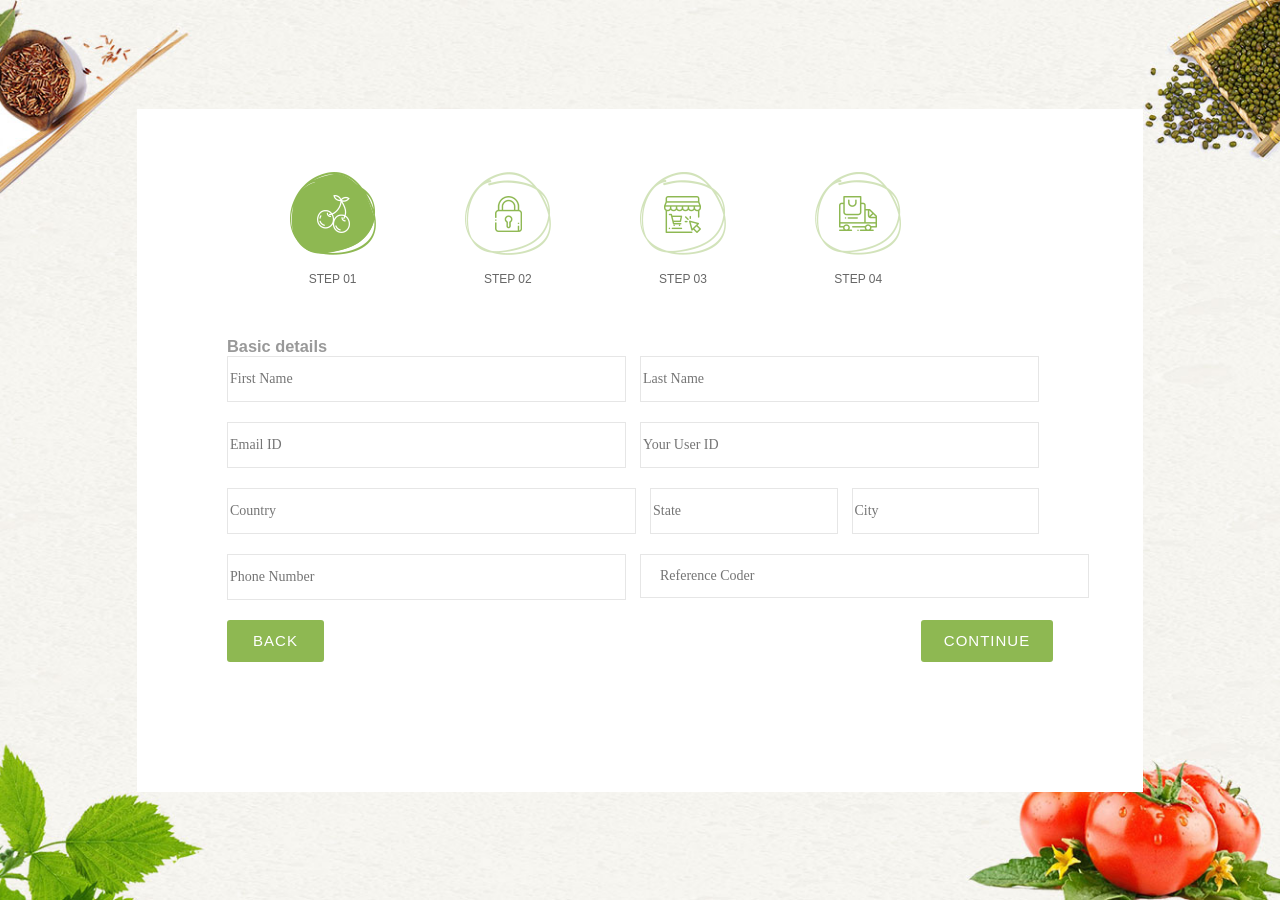
==== html/index.html @ 93e2c3f4 "initial commit" ====
<!DOCTYPE html>
<html lang="en">

<head>
    <meta charset="UTF-8" />
    <meta name="viewport" content="width=device-width, initial-scale=1.0" />
    <title>colorlib-wizard</title>
    <link rel="stylesheet" href="../css/styles.css" />
    <link rel="stylesheet" href="fonts/material-design-iconic-font/css/material-design-iconic-font.css" />
    <link rel="stylesheet" href="vendor/date-picker/css/datepicker.min.css" />
</head>

<body>
    <div class="wrapper">
        <form action="" id="wizard" role="application" class="wizard clearfix">
            <div class="steps clearfix">
                <ul role="tablist">
                    <li role="tab" aria-disabled="false" class="first current" aria-selected="true">
                        <a id="wizard-t-0" href="#wizard-h-0" aria-controls="wizard-p-0"><span
                                class="current-info audible">current step: </span><span class="number">1.</span>
                            <img src="../images/step-1-active.png" alt="" />
                            <span class="step-order">Step 01</span></a><img src="../images/step-arrow.png" alt=""
                            class="step-arrow" />
                    </li>
                    <li role="tab" aria-disabled="false" class="done" aria-selected="false">
                        <a id="wizard-t-1" href="#wizard-h-1" aria-controls="wizard-p-1"><span class="number">2.</span>
                            <img src="../images/step-2.png" alt="" /><span class="step-order">Step 02</span></a><img
                            src="../images/step-arrow.png" alt="" class="step-arrow" />
                    </li>
                    <li role="tab" aria-disabled="false" class="done" aria-selected="false">
                        <a id="wizard-t-2" href="#wizard-h-2" aria-controls="wizard-p-2"><span class="number">3.</span>
                            <img src="../images/step-3.png" alt="" /><span class="step-order">Step 03</span></a><img
                            src="../images/step-arrow.png" alt="" class="step-arrow" />
                    </li>
                    <li role="tab" aria-disabled="false" class="last">
                        <a id="wizard-t-3" href="#wizard-h-3" aria-controls="wizard-p-3"><span class="number">4.</span>
                            <img src="../images/step-4.png" alt="" /><span class="step-order">Step 04</span></a>
                    </li>
                </ul>
            </div>
            <div class="content clearfix">
                <!-- SECTION 1 -->
                <h4 id="wizard-h-0" tabindex="-1" class="title current"></h4>
                <section id="wizard-p-0" role="tabpanel" aria-labelledby="wizard-h-0" class="body current"
                    aria-hidden="false" style="">
                    <h3>Basic details</h3>
                    <div class="form-row">
                        <div class="form-holder">
                            <i class="zmdi zmdi-account"></i>
                            <input type="text" class="form-control" placeholder="First Name" id="fname" />
                        </div>
                        <div class="form-holder">
                            <i class="zmdi zmdi-account"></i>
                            <input type="text" class="form-control" placeholder="Last Name" id="lname" />
                        </div>
                    </div>
                    <div class="form-row">
                        <div class="form-holder">
                            <i class="zmdi zmdi-email"></i>
                            <input type="text" class="form-control" placeholder="Email ID" id="email" />
                        </div>
                        <div class="form-holder">
                            <i class="zmdi zmdi-account-box-o"></i>
                            <input type="text" class="form-control" placeholder="Your User ID" id="uid" />
                        </div>
                    </div>
                    <div class="form-row">
                        <div class="form-holder">
                            <i class="zmdi zmdi-map"></i>
                            <input type="text" class="form-control" placeholder="Country" id="country" />
                        </div>
                        <div class="form-group">
                            <div class="form-holder">
                                <i class="zmdi zmdi-pin"></i>
                                <input type="text" class="form-control" placeholder="State" id="state" />
                            </div>
                            <div class="form-holder">
                                <i class="zmdi zmdi-pin-drop"></i>
                                <input type="text" class="form-control" placeholder="City" id="city" />
                            </div>
                        </div>
                    </div>
                    <div class="form-row">
                        <div class="form-holder">
                            <i class="zmdi zmdi-smartphone-android"></i>
                            <input type="text" class="form-control" placeholder="Phone Number" id="phone" />
                        </div>
                        <div class="form-holder password">
                            <i class="zmdi zmdi-eye"></i>
                            <input type="password" class="form-control" placeholder="Reference Coder" id="refcode" />
                        </div>
                    </div>
                </section>

                <!-- SECTION 2 -->
                <h4 id="wizard-h-1" tabindex="-1" class="title"></h4>
                <section id="wizard-p-1" role="tabpanel" aria-labelledby="wizard-h-1" class="body" aria-hidden="true"
                    style="display: none">
                    <h3>Password change</h3>
                    <div class="form-row">
                        <div class="form-holder w-100">
                            <input type="password" class="form-control" placeholder="Current Password" />
                            <i class="zmdi zmdi-lock-open"></i>
                        </div>
                    </div>
                    <div class="form-row">
                        <div class="form-holder w-100">
                            <input type="password" class="form-control" placeholder="Enter the Current Password" />
                            <i class="zmdi zmdi-lock-open"></i>
                        </div>
                    </div>
                    <div class="form-row">
                        <div class="form-holder w-100">
                            <input type="password" class="form-control" placeholder="New Password" />
                            <i class="zmdi zmdi-lock-open"></i>
                        </div>
                    </div>
                    <div class="form-row">
                        <div class="form-holder w-100">
                            <input type="password" class="form-control" placeholder="Confirm New Password" />
                            <i class="zmdi zmdi-lock-open"></i>
                        </div>
                    </div>
                </section>

                <!-- SECTION 3 -->
                <h4 id="wizard-h-2" tabindex="-1" class="title"></h4>
                <section id="wizard-p-2" role="tabpanel" aria-labelledby="wizard-h-2" class="body" aria-hidden="true"
                    style="display: none">
                    <h3 style="margin-bottom: 16px">My Cart</h3>
                    <table cellspacing="0"
                        class="table-cart shop_table shop_table_responsive cart woocommerce-cart-form__contents table"
                        id="shop_table">
                        <thead>
                            <tr>
                                <th>&nbsp;</th>
                                <th style="text-align: left">Product Detail</th>
                                <th>Quantity</th>
                                <th>Total Price</th>
                                <th>&nbsp;</th>
                            </tr>
                        </thead>
                        <tbody>
                            <tr>
                                <td class="product-thumb">
                                    <a href="#" class="item-thumb">
                                        <img src="images/item-1.jpg" alt="" />
                                    </a>
                                </td>
                                <td class="product-detail" data-title="Product Detail">
                                    <div>
                                        <a href="#">Cherry</a>
                                        <span>$</span>
                                        <span>35</span>
                                    </div>
                                </td>
                                <td class="product-quantity" data-title="Quantity">
                                    <div class="quantity">
                                        <span class="plus">+</span>
                                        <input type="number" id="quantity_5b4f198d958e1" class="input-text qty text"
                                            step="1" min="0" max="" name="cart[5934c1ec0cd31e12bd9084d106bc2e32][qty]"
                                            value="1" title="Qty" size="4" pattern="[0-9]*" inputmode="numeric" />
                                        <span class="minus">-</span>
                                    </div>
                                </td>
                                <td class="total-price" data-title="Total Price">
                                    <span class="woocommerce-Price-amount amount">
                                        <span class="woocommerce-Price-currencySymbol">$</span>
                                        70
                                    </span>
                                </td>
                                <td class="product-remove">
                                    <a href="#">
                                        <i class="zmdi zmdi-close-circle-o"></i>
                                    </a>
                                </td>
                            </tr>
                            <tr>
                                <td class="product-thumb">
                                    <a href="#" class="item-thumb">
                                        <img src="images/item-2.jpg" alt="" />
                                    </a>
                                </td>
                                <td class="product-detail" data-title="Product Detail">
                                    <div>
                                        <a href="#">Mango</a>
                                        <span>$</span>
                                        <span>2035</span>
                                    </div>
                                </td>
                                <td class="product-quantity" data-title="Quantity">
                                    <div class="quantity">
                                        <span class="plus">+</span>
                                        <input type="number" id="quantity_5b4f198d958e1" class="input-text qty text"
                                            step="1" min="0" max="" name="cart[5934c1ec0cd31e12bd9084d106bc2e32][qty]"
                                            value="1" title="Qty" size="4" pattern="[0-9]*" inputmode="numeric" />
                                        <span class="minus">-</span>
                                    </div>
                                </td>
                                <td class="total-price" data-title="Total Price">
                                    <span class="woocommerce-Price-amount amount">
                                        <span class="woocommerce-Price-currencySymbol">$</span>
                                        20
                                    </span>
                                </td>
                                <td class="product-remove">
                                    <a href="#">
                                        <i class="zmdi zmdi-close-circle-o"></i>
                                    </a>
                                </td>
                            </tr>
                        </tbody>
                    </table>
                </section>

                <!-- SECTION 4 -->
                <h4 id="wizard-h-3" tabindex="-1" class="title"></h4>
                <section id="wizard-p-3" role="tabpanel" aria-labelledby="wizard-h-3" class="body" aria-hidden="true"
                    style="display: none">
                    <h3>Cart Totals</h3>
                    <div class="cart_totals">
                        <table cellspacing="0" class="shop_table shop_table_responsive">
                            <tbody>
                                <tr class="cart-subtotal">
                                    <th>Subtotal</th>
                                    <td data-title="Subtotal">
                                        <span class="woocommerce-Price-amount amount">
                                            <span class="woocommerce-Price-currencySymbol">$</span>110.00
                                        </span>
                                    </td>
                                </tr>
                                <tr class="cart-subtotal shipping">
                                    <th>Shipping:</th>
                                    <td data-title="Subtotal">
                                        <div class="checkbox">
                                            <label>
                                                <input type="radio" name="shipping" checked="" /> Free
                                                Shipping
                                                <span class="checkmark"></span>
                                            </label>
                                            <label>
                                                <input type="radio" name="shipping" /> Local pickup:
                                                <span>$</span><span>0.00</span>
                                                <span class="checkmark"></span>
                                            </label>
                                        </div>
                                        <span>Calculate shipping</span>
                                    </td>
                                </tr>
                                <tr class="cart-subtotal">
                                    <th>Service <span>(estimated for Vietnam)</span></th>
                                    <td data-title="Subtotal">
                                        <span class="woocommerce-Price-amount amount">
                                            <span class="woocommerce-Price-currencySymbol">$</span>5.60
                                        </span>
                                    </td>
                                </tr>
                                <tr class="order-total border-0">
                                    <th>Total</th>
                                    <td data-title="Total">
                                        <span class="woocommerce-Price-amount amount">
                                            <span class="woocommerce-Price-currencySymbol">$</span>64.69
                                        </span>
                                    </td>
                                </tr>
                            </tbody>
                        </table>
                    </div>
                </section>
            </div>
            <div class="actions clearfix">
                <ul role="menu" aria-label="Pagination">
                    <li class="disabled" aria-disabled="true">
                        <a href="#previous" role="menuitem">Back</a>
                    </li>
                    <li aria-hidden="false" aria-disabled="false">
                        <a href="#next" role="menuitem">Continue</a>
                    </li>
                    <li aria-hidden="true" style="display: none">
                        <a href="#finish" role="menuitem">Proceed to checkout</a>
                    </li>
                </ul>
            </div>
        </form>
    </div>

    <script src="js/jquery-3.3.1.min.js"></script>
    <script type="text/javascript" async="" src="https://www.google-analytics.com/analytics.js"></script>
</body>

</html>
---- css/styles.css ----
*{
    font-family: "Lato", sans-serif;
}
body {
    font-family: "Lato", sans-serif;
    font-size: 14px;
    margin: 0;
    color: #999;
    background: url(../images/form-wizard-bg.jpg) no-repeat center center;
    height: 100vh;
    background-size: cover;
    display: flex;
    align-items: center;
    justify-content: center;
}
form {
    display: block;
    margin-top: 0em;
    unicode-bidi: isolate;
}
div {
    display: block;
    unicode-bidi: isolate;
}
.wrapper {
    width: 826px;
    height: 620px;
    padding: 63px 90px 0;
    background: #fff;
}
ul {
    padding: 0;
    margin: 0;
    list-style: none;
}
.steps ul {
    display: flex;
    justify-content: center;
    margin-bottom: 35px;
}

ul {
    display: block;
    margin-block-start: 1em;
    margin-block-end: 1em;
    margin-inline-start: 0px;
    margin-inline-end: 0px;
    padding-inline-start: 40px;
    unicode-bidi: isolate;
}
.steps ul li {
    margin-right: 10.8%;
    position: relative;
}
.steps ul li .step-order {
    display: block;
    text-align: center;
    text-transform: uppercase;
    font-size: 12px;
    color: #666;
    margin-top: 14px;
}
a:-webkit-any-link {
    color: -webkit-link;
    cursor: pointer;
}
li {
    display: list-item;
    text-align: -webkit-match-parent;
    unicode-bidi: isolate;
}
ul {
    padding: 0;
    margin: 0;
    list-style: none;
}

.steps .current-info, .steps .number {
    display: none;
}
a:-webkit-any-link {
    color: grey;
    cursor: pointer;
    text-decoration: none;
}
p, h1, h2, h3, h4, h5, h6, ul {
    margin: 0;
}
section {
    display: block;
    unicode-bidi: isolate;
}
.form-row {
    display: flex;
    margin-bottom: 20px;
}

.form-holder {
    position: relative;
}
.form-holder i {
    position: absolute;
    top: 50%;
    transform: translateY(-50%);
    right: 20px;
    font-size: 16px;
}
.zmdi {
    display: inline-block;
    font: normal normal normal 14px / 1 'Material-Design-Iconic-Font';
    font-size: inherit;
    text-rendering: auto;
    -webkit-font-smoothing: antialiased;
    -moz-osx-font-smoothing: grayscale;
}
h4 {
    display: block;
    margin-block-start: 1.33em;
    margin-block-end: 1.33em;
    margin-inline-start: 0px;
    margin-inline-end: 0px;
    font-weight: bold;
    unicode-bidi: isolate;
}
.form-control {
    height: 42px;
    border: 1px solid #e6e6e6;
    width: 100%;
    background: none;
    padding: 0 35px 0 19px;
    color: #999;
}
.form-row .form-holder {
    width: 50%;
    margin-right: 20px;
}
.form-holder {
    position: relative;
}
input[type="text" i] {
    padding-block: 1px;
    padding-inline: 2px;
}
input:not([type="image" i], [type="range" i], [type="checkbox" i], [type="radio" i]) {
    overflow-clip-margin: 0px !important;
    overflow: clip !important;
}
input, textarea, select, button {
    font-family: "Lato-Regular";
    font-size: 14px;
}
.form-row .form-group {
    width: 50%;
    display: flex;
}
.actions ul {
    display: flex
;
    justify-content: space-between;
}
.actions li:first-child a {
    width: 97px;
}
.actions li a {
    border: none;
    display: inline-flex
;
    height: 42px;
    width: 132px;
    align-items: center;
    color: #fff;
    cursor: pointer;
    background: #8eb852;
    text-transform: uppercase;
    justify-content: center;
    letter-spacing: 1px;
    font-size: 15px;
    border-radius: 3px;
}
.steps ul li .step-order {
    display: block;
    text-align: center;
    text-transform: uppercase;
    font-size: 12px;
    color: #666;
    margin-top: 14px;
}

.step-order {
    display: block;
    text-align: center;
    text-transform: uppercase;
    font-size: 12px;
    color: #666;
    margin-top: 14px;
}
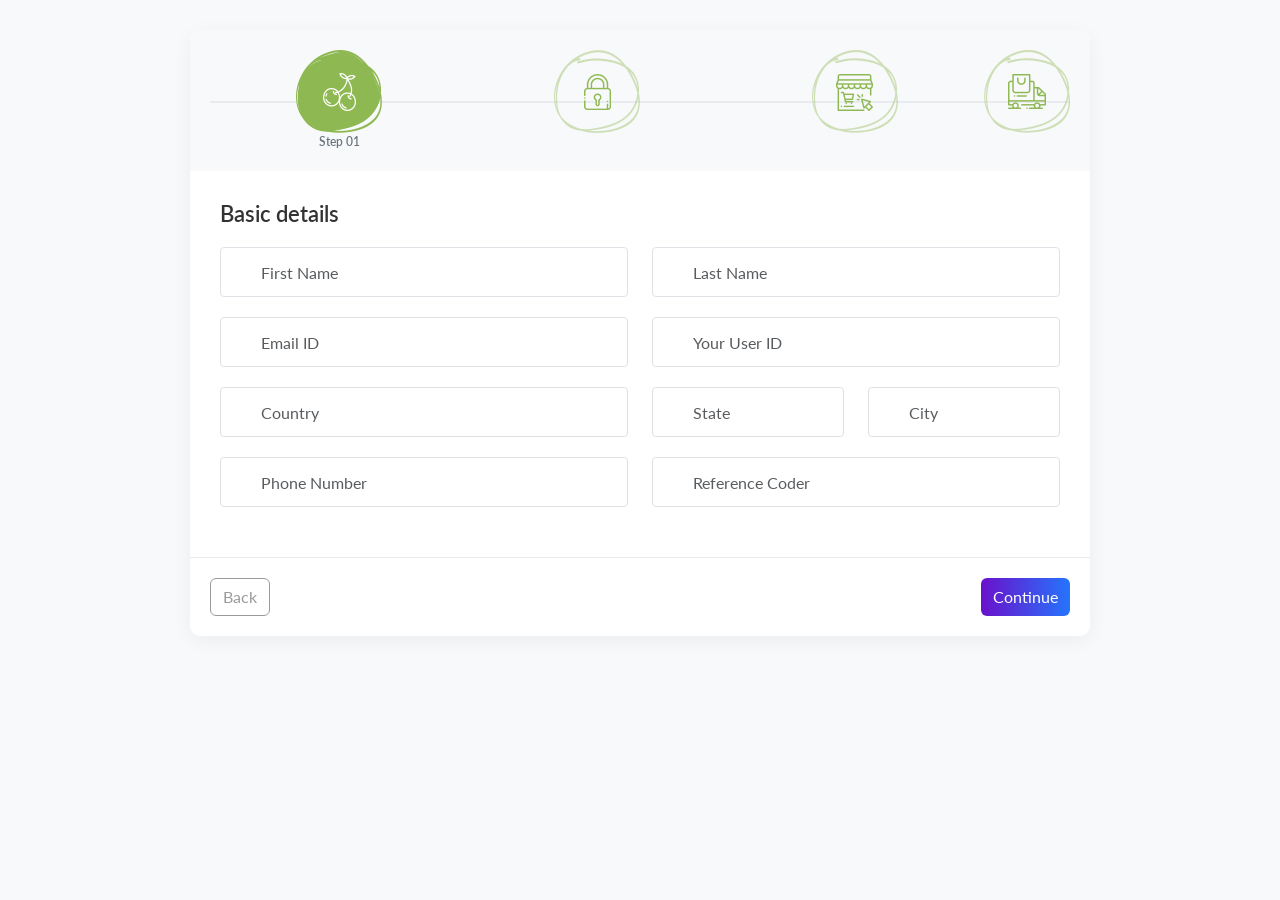
==== commit 3ab6f81c: "page1-Validation" ====
--- a/html/index.html
+++ b/html/index.html
@@ -2,245 +2,564 @@
 <html lang="en">
 
 <head>
-    <meta charset="UTF-8" />
-    <meta name="viewport" content="width=device-width, initial-scale=1.0" />
+    <meta charset="UTF-8">
+    <meta name="viewport" content="width=device-width, initial-scale=1.0">
     <title>colorlib-wizard</title>
-    <link rel="stylesheet" href="../css/styles.css" />
-    <link rel="stylesheet" href="fonts/material-design-iconic-font/css/material-design-iconic-font.css" />
-    <link rel="stylesheet" href="vendor/date-picker/css/datepicker.min.css" />
+    <link href="https://cdn.jsdelivr.net/npm/bootstrap@5.3.0/dist/css/bootstrap.min.css" rel="stylesheet">
+    <link rel="stylesheet" href="https://cdnjs.cloudflare.com/ajax/libs/font-awesome/6.4.0/css/all.min.css">
+    <link rel="stylesheet" href="https://cdnjs.cloudflare.com/ajax/libs/material-design-iconic-font/2.2.0/css/material-design-iconic-font.min.css">
+    <link href="https://fonts.googleapis.com/css2?family=Lato:ital,wght@0,100;0,300;0,400;0,700;0,900;1,100;1,300;1,400;1,700;1,900&display=swap" rel="stylesheet">
+    <style>
+        body {
+            font-family: 'Lato', sans-serif;
+            background-color: #f8f9fa;
+            color: #666;
+        }
+        
+        .wizard-container {
+            background: white;
+            border-radius: 10px;
+            box-shadow: 0 5px 20px rgba(0, 0, 0, 0.05);
+            overflow: hidden;
+            max-width: 900px;
+            margin: 30px auto;
+        }
+        
+        .wizard-steps {
+            padding: 20px;
+            background: #f8f9fa;
+        }
+        
+        .step-list {
+            display: flex;
+            justify-content: space-between;
+            list-style: none;
+            padding: 0;
+            margin: 0;
+            justify-content: space-between;
+            position: relative;
+        }
+        
+        .step-list:before {
+            content: '';
+            position: absolute;
+            top: 50%;
+            left: 0;
+            right: 0;
+            height: 2px;
+            background: #e9ecef;
+            z-index: 1;
+        }
+        
+        .step-item {
+            position: relative;
+            z-index: 2;
+            text-align: center;
+            flex: 1;
+        }
+        
+        .step-item:last-child {
+            flex: 0;
+        }
+        
+        .step-link {
+            display: flex;
+            flex-direction: column;
+            align-items: center;
+            text-decoration: none;
+            color: #6c757d;
+        }
+        
+        .step-number {
+            width: 40px;
+            height: 40px;
+            border-radius: 50%;
+            background: #e9ecef;
+            display: flex;
+            align-items: center;
+            justify-content: center;
+            font-weight: bold;
+            margin-bottom: 5px;
+            color: #6c757d;
+        }
+        
+        .step-item.current .step-number {
+            background: #6a11cb;
+            background: linear-gradient(to right, #6a11cb, #2575fc);
+            color: white;
+        }
+        
+        .step-item.done .step-number {
+            background: #28a745;
+            color: white;
+        }
+        
+        .step-icon {
+            display: none;
+        }
+        
+        .step-order {
+            font-size: 12px;
+            font-weight: 600;
+        }
+        
+        .step-arrow {
+            display: none;
+        }
+        
+        .wizard-body {
+            padding: 30px;
+        }
+        
+        .step-content {
+            display: none;
+        }
+        
+        .step-content.active {
+            display: block;
+        }
+        
+        .step-title {
+            font-size: 22px;
+            font-weight: 600;
+            margin-bottom: 20px;
+            color: #333;
+        }
+        
+        .form-holder {
+            position: relative;
+            margin-bottom: 20px;
+        }
+        
+        .form-holder i {
+            position: absolute;
+            left: 15px;
+            top: 15px;
+            color: #6c757d;
+        }
+        
+        .form-control {
+            padding-left: 40px;
+            height: 50px;
+            border-radius: 4px;
+        }
+        
+        .form-control:focus {
+            border-color: #6a11cb;
+            box-shadow: 0 0 0 0.2rem rgba(106, 17, 203, 0.1);
+        }
+        
+        .password i {
+            cursor: pointer;
+            right: 15px;
+            left: auto;
+        }
+        
+        .wizard-actions {
+            padding: 20px;
+            border-top: 1px solid #e9ecef;
+            display: flex;
+            justify-content: space-between;
+        }
+        
+        .btn-nav {
+            padding: 8px 25px;
+            border-radius: 4px;
+            font-weight: 500;
+        }
+        
+        .btn-prev {
+            background: #f8f9fa;
+            color: #6c757d;
+            border: 1px solid #dee2e6;
+        }
+        
+        .btn-next {
+            background: #6a11cb;
+            background: linear-gradient(to right, #6a11cb, #2575fc);
+            color: white;
+            border: none;
+        }
+        
+        .btn-submit {
+            background: #28a745;
+            color: white;
+            border: none;
+            display: none;
+        }
+        
+        .table-cart {
+            width: 100%;
+            margin-bottom: 20px;
+        }
+        
+        .table-cart th {
+            font-weight: 600;
+            padding: 10px;
+            text-align: left;
+            border-bottom: 2px solid #e9ecef;
+        }
+        
+        .table-cart td {
+            padding: 15px 10px;
+            vertical-align: middle;
+            border-bottom: 1px solid #e9ecef;
+        }
+        
+        .product-thumb img {
+            width: 60px;
+            height: 60px;
+            object-fit: cover;
+            border-radius: 4px;
+        }
+        
+        .product-detail a {
+            font-weight: 600;
+            color: #333;
+            text-decoration: none;
+        }
+        
+        .product-detail span {
+            display: block;
+            color: #6c757d;
+            font-size: 14px;
+        }
+        
+        .quantity {
+            display: flex;
+            align-items: center;
+        }
+        
+        .quantity input {
+            width: 50px;
+            text-align: center;
+            margin: 0 5px;
+        }
+        
+        .plus, .minus {
+            cursor: pointer;
+            width: 25px;
+            height: 25px;
+            display: flex;
+            align-items: center;
+            justify-content: center;
+            background: #f8f9fa;
+            border-radius: 4px;
+        }
+        
+        .product-remove a {
+            color: #dc3545;
+            font-size: 18px;
+        }
+        
+        .cart_totals {
+            background: #f8f9fa;
+            padding: 20px;
+            border-radius: 4px;
+        }
+        
+        .cart_totals th {
+            font-weight: 600;
+            padding: 10px 0;
+        }
+        
+        .cart_totals td {
+            padding: 10px 0;
+            text-align: right;
+        }
+        
+        .checkbox {
+            margin-bottom: 15px;
+        }
+        
+        .checkbox label {
+            display: block;
+            position: relative;
+            padding-left: 30px;
+            margin-bottom: 10px;
+            cursor: pointer;
+        }
+        
+        .checkbox input {
+            position: absolute;
+            opacity: 0;
+            cursor: pointer;
+        }
+        
+        .checkmark {
+            position: absolute;
+            top: 0;
+            left: 0;
+            height: 20px;
+            width: 20px;
+            background-color: #f8f9fa;
+            border-radius: 50%;
+            border: 1px solid #dee2e6;
+        }
+        
+        .checkbox input:checked ~ .checkmark {
+            background-color: #6a11cb;
+            border-color: #6a11cb;
+        }
+        
+        .checkmark:after {
+            content: "";
+            position: absolute;
+            display: none;
+        }
+        
+        .checkbox input:checked ~ .checkmark:after {
+            display: block;
+        }
+        
+        .checkbox .checkmark:after {
+            left: 7px;
+            top: 3px;
+            width: 5px;
+            height: 10px;
+            border: solid white;
+            border-width: 0 2px 2px 0;
+            transform: rotate(45deg);
+        }
+        
+        
+    </style>
 </head>
 
 <body>
     <div class="wrapper">
-        <form action="" id="wizard" role="application" class="wizard clearfix">
-            <div class="steps clearfix">
-                <ul role="tablist">
-                    <li role="tab" aria-disabled="false" class="first current" aria-selected="true">
-                        <a id="wizard-t-0" href="#wizard-h-0" aria-controls="wizard-p-0"><span
-                                class="current-info audible">current step: </span><span class="number">1.</span>
-                            <img src="../images/step-1-active.png" alt="" />
-                            <span class="step-order">Step 01</span></a><img src="../images/step-arrow.png" alt=""
-                            class="step-arrow" />
+        <div class="wizard-container">
+            <div class="wizard-steps">
+                <ul class="step-list" role="tablist">
+                    <li class="step-item first current" role="tab" aria-selected="true">
+                        <a href="#" class="step-link" aria-controls="step-1">
+                            <span class="step-number" style="display: none;">1</span>
+                            <img src="../images/step-1-active.png" alt="">
+                            <span class="step-order">Step 01</span>
+                        </a>
                     </li>
-                    <li role="tab" aria-disabled="false" class="done" aria-selected="false">
-                        <a id="wizard-t-1" href="#wizard-h-1" aria-controls="wizard-p-1"><span class="number">2.</span>
-                            <img src="../images/step-2.png" alt="" /><span class="step-order">Step 02</span></a><img
-                            src="../images/step-arrow.png" alt="" class="step-arrow" />
+                    <li class="step-item" role="tab" aria-selected="false">
+                        <a href="#" class="step-link" aria-controls="step-2">
+                            <span class="step-number" style="display: none;">2</span>
+                            <img src="../images/step-2.png" alt="">
+                        </a>
                     </li>
-                    <li role="tab" aria-disabled="false" class="done" aria-selected="false">
-                        <a id="wizard-t-2" href="#wizard-h-2" aria-controls="wizard-p-2"><span class="number">3.</span>
-                            <img src="../images/step-3.png" alt="" /><span class="step-order">Step 03</span></a><img
-                            src="../images/step-arrow.png" alt="" class="step-arrow" />
+                    <li class="step-item" role="tab" aria-selected="false">
+                        <a href="#" class="step-link" aria-controls="step-3">
+                            <span class="step-number" style="display: none;">1</span>
+                            <img src="../images/step-3.png" alt="">
+                        </a>
                     </li>
-                    <li role="tab" aria-disabled="false" class="last">
-                        <a id="wizard-t-3" href="#wizard-h-3" aria-controls="wizard-p-3"><span class="number">4.</span>
-                            <img src="../images/step-4.png" alt="" /><span class="step-order">Step 04</span></a>
+                    <li class="step-item last" role="tab" aria-selected="false">
+                        <a href="#" class="step-link" aria-controls="step-4">
+                            <span class="step-number" style="display: none;">1</span>
+                            <img src="../images/step-4.png" alt="">
+                        </a>
                     </li>
                 </ul>
             </div>
-            <div class="content clearfix">
+            
+            <div class="wizard-body">
                 <!-- SECTION 1 -->
-                <h4 id="wizard-h-0" tabindex="-1" class="title current"></h4>
-                <section id="wizard-p-0" role="tabpanel" aria-labelledby="wizard-h-0" class="body current"
-                    aria-hidden="false" style="">
-                    <h3>Basic details</h3>
-                    <div class="form-row">
-                        <div class="form-holder">
-                            <i class="zmdi zmdi-account"></i>
-                            <input type="text" class="form-control" placeholder="First Name" id="fname" />
-                        </div>
-                        <div class="form-holder">
-                            <i class="zmdi zmdi-account"></i>
-                            <input type="text" class="form-control" placeholder="Last Name" id="lname" />
-                        </div>
-                    </div>
-                    <div class="form-row">
-                        <div class="form-holder">
-                            <i class="zmdi zmdi-email"></i>
-                            <input type="text" class="form-control" placeholder="Email ID" id="email" />
-                        </div>
-                        <div class="form-holder">
-                            <i class="zmdi zmdi-account-box-o"></i>
-                            <input type="text" class="form-control" placeholder="Your User ID" id="uid" />
-                        </div>
-                    </div>
-                    <div class="form-row">
-                        <div class="form-holder">
-                            <i class="zmdi zmdi-map"></i>
-                            <input type="text" class="form-control" placeholder="Country" id="country" />
-                        </div>
-                        <div class="form-group">
+                <div id="step-1" class="step-content active">
+                    <h3 class="step-title">Basic details</h3>
+                    <div class="row">
+                        <div class="col-md-6">
+                            <div class="form-holder">
+                                <i class="zmdi zmdi-account"></i>
+                                <input type="text" class="form-control" placeholder="First Name" id="fname">
+                            </div>
+                        </div>
+                        <div class="col-md-6">
+                            <div class="form-holder">
+                                <i class="zmdi zmdi-account"></i>
+                                <input type="text" class="form-control" placeholder="Last Name" id="lname">
+                            </div>
+                        </div>
+                    </div>
+                    <div class="row">
+                        <div class="col-md-6">
+                            <div class="form-holder">
+                                <i class="zmdi zmdi-email"></i>
+                                <input type="text" class="form-control" placeholder="Email ID" id="email">
+                            </div>
+                        </div>
+                        <div class="col-md-6">
+                            <div class="form-holder">
+                                <i class="zmdi zmdi-account-box-o"></i>
+                                <input type="text" class="form-control" placeholder="Your User ID" id="uid">
+                            </div>
+                        </div>
+                    </div>
+                    <div class="row">
+                        <div class="col-md-6">
+                            <div class="form-holder">
+                                <i class="zmdi zmdi-map"></i>
+                                <input type="text" class="form-control" placeholder="Country" id="country">
+                            </div>
+                        </div>
+                        <div class="col-md-3">
                             <div class="form-holder">
                                 <i class="zmdi zmdi-pin"></i>
-                                <input type="text" class="form-control" placeholder="State" id="state" />
-                            </div>
+                                <input type="text" class="form-control" placeholder="State" id="state">
+                            </div>
+                        </div>
+                        <div class="col-md-3">
                             <div class="form-holder">
                                 <i class="zmdi zmdi-pin-drop"></i>
-                                <input type="text" class="form-control" placeholder="City" id="city" />
-                            </div>
-                        </div>
-                    </div>
-                    <div class="form-row">
-                        <div class="form-holder">
-                            <i class="zmdi zmdi-smartphone-android"></i>
-                            <input type="text" class="form-control" placeholder="Phone Number" id="phone" />
-                        </div>
-                        <div class="form-holder password">
-                            <i class="zmdi zmdi-eye"></i>
-                            <input type="password" class="form-control" placeholder="Reference Coder" id="refcode" />
-                        </div>
-                    </div>
-                </section>
+                                <input type="text" class="form-control" placeholder="City" id="city">
+                            </div>
+                        </div>
+                    </div>
+                    <div class="row">
+                        <div class="col-md-6">
+                            <div class="form-holder">
+                                <i class="zmdi zmdi-smartphone-android"></i>
+                                <input type="text" class="form-control" placeholder="Phone Number" id="phone">
+                            </div>
+                        </div>
+                        <div class="col-md-6">
+                            <div class="form-holder password">
+                                <i class="zmdi zmdi-eye"></i>
+                                <input type="password" class="form-control" placeholder="Reference Coder" id="refcode">
+                            </div>
+                        </div>
+                    </div>
+                </div>
 
                 <!-- SECTION 2 -->
-                <h4 id="wizard-h-1" tabindex="-1" class="title"></h4>
-                <section id="wizard-p-1" role="tabpanel" aria-labelledby="wizard-h-1" class="body" aria-hidden="true"
-                    style="display: none">
-                    <h3>Password change</h3>
-                    <div class="form-row">
-                        <div class="form-holder w-100">
-                            <input type="password" class="form-control" placeholder="Current Password" />
-                            <i class="zmdi zmdi-lock-open"></i>
-                        </div>
-                    </div>
-                    <div class="form-row">
-                        <div class="form-holder w-100">
-                            <input type="password" class="form-control" placeholder="Enter the Current Password" />
-                            <i class="zmdi zmdi-lock-open"></i>
-                        </div>
-                    </div>
-                    <div class="form-row">
-                        <div class="form-holder w-100">
-                            <input type="password" class="form-control" placeholder="New Password" />
-                            <i class="zmdi zmdi-lock-open"></i>
-                        </div>
-                    </div>
-                    <div class="form-row">
-                        <div class="form-holder w-100">
-                            <input type="password" class="form-control" placeholder="Confirm New Password" />
-                            <i class="zmdi zmdi-lock-open"></i>
-                        </div>
-                    </div>
-                </section>
+                <div id="step-2" class="step-content">
+                    <h3 class="step-title">Password change</h3>
+                    <div class="row">
+                        <div class="col-12">
+                            <div class="form-holder">
+                                <i class="zmdi zmdi-lock-open"></i>
+                                <input type="password" class="form-control" placeholder="Current Password">
+                            </div>
+                        </div>
+                    </div>
+                    <div class="row">
+                        <div class="col-12">
+                            <div class="form-holder">
+                                <i class="zmdi zmdi-lock-open"></i>
+                                <input type="password" class="form-control" placeholder="Enter the Current Password">
+                            </div>
+                        </div>
+                    </div>
+                    <div class="row">
+                        <div class="col-12">
+                            <div class="form-holder">
+                                <i class="zmdi zmdi-lock-open"></i>
+                                <input type="password" class="form-control" placeholder="New Password">
+                            </div>
+                        </div>
+                    </div>
+                    <div class="row">
+                        <div class="col-12">
+                            <div class="form-holder">
+                                <i class="zmdi zmdi-lock-open"></i>
+                                <input type="password" class="form-control" placeholder="Confirm New Password">
+                            </div>
+                        </div>
+                    </div>
+                </div>
 
                 <!-- SECTION 3 -->
-                <h4 id="wizard-h-2" tabindex="-1" class="title"></h4>
-                <section id="wizard-p-2" role="tabpanel" aria-labelledby="wizard-h-2" class="body" aria-hidden="true"
-                    style="display: none">
-                    <h3 style="margin-bottom: 16px">My Cart</h3>
-                    <table cellspacing="0"
-                        class="table-cart shop_table shop_table_responsive cart woocommerce-cart-form__contents table"
-                        id="shop_table">
-                        <thead>
-                            <tr>
-                                <th>&nbsp;</th>
-                                <th style="text-align: left">Product Detail</th>
-                                <th>Quantity</th>
-                                <th>Total Price</th>
-                                <th>&nbsp;</th>
-                            </tr>
-                        </thead>
-                        <tbody>
-                            <tr>
-                                <td class="product-thumb">
-                                    <a href="#" class="item-thumb">
-                                        <img src="images/item-1.jpg" alt="" />
-                                    </a>
-                                </td>
-                                <td class="product-detail" data-title="Product Detail">
-                                    <div>
-                                        <a href="#">Cherry</a>
-                                        <span>$</span>
-                                        <span>35</span>
-                                    </div>
-                                </td>
-                                <td class="product-quantity" data-title="Quantity">
-                                    <div class="quantity">
-                                        <span class="plus">+</span>
-                                        <input type="number" id="quantity_5b4f198d958e1" class="input-text qty text"
-                                            step="1" min="0" max="" name="cart[5934c1ec0cd31e12bd9084d106bc2e32][qty]"
-                                            value="1" title="Qty" size="4" pattern="[0-9]*" inputmode="numeric" />
-                                        <span class="minus">-</span>
-                                    </div>
-                                </td>
-                                <td class="total-price" data-title="Total Price">
-                                    <span class="woocommerce-Price-amount amount">
-                                        <span class="woocommerce-Price-currencySymbol">$</span>
-                                        70
-                                    </span>
-                                </td>
-                                <td class="product-remove">
-                                    <a href="#">
-                                        <i class="zmdi zmdi-close-circle-o"></i>
-                                    </a>
-                                </td>
-                            </tr>
-                            <tr>
-                                <td class="product-thumb">
-                                    <a href="#" class="item-thumb">
-                                        <img src="images/item-2.jpg" alt="" />
-                                    </a>
-                                </td>
-                                <td class="product-detail" data-title="Product Detail">
-                                    <div>
-                                        <a href="#">Mango</a>
-                                        <span>$</span>
-                                        <span>2035</span>
-                                    </div>
-                                </td>
-                                <td class="product-quantity" data-title="Quantity">
-                                    <div class="quantity">
-                                        <span class="plus">+</span>
-                                        <input type="number" id="quantity_5b4f198d958e1" class="input-text qty text"
-                                            step="1" min="0" max="" name="cart[5934c1ec0cd31e12bd9084d106bc2e32][qty]"
-                                            value="1" title="Qty" size="4" pattern="[0-9]*" inputmode="numeric" />
-                                        <span class="minus">-</span>
-                                    </div>
-                                </td>
-                                <td class="total-price" data-title="Total Price">
-                                    <span class="woocommerce-Price-amount amount">
-                                        <span class="woocommerce-Price-currencySymbol">$</span>
-                                        20
-                                    </span>
-                                </td>
-                                <td class="product-remove">
-                                    <a href="#">
-                                        <i class="zmdi zmdi-close-circle-o"></i>
-                                    </a>
-                                </td>
-                            </tr>
-                        </tbody>
-                    </table>
-                </section>
+                <div id="step-3" class="step-content">
+                    <h3 class="step-title">My Cart</h3>
+                    <div class="table-responsive">
+                        <table class="table-cart table">
+                            <thead>
+                                <tr>
+                                    <th>&nbsp;</th>
+                                    <th>Product Detail</th>
+                                    <th>Quantity</th>
+                                    <th>Total Price</th>
+                                    <th>&nbsp;</th>
+                                </tr>
+                            </thead>
+                            <tbody>
+                                <tr>
+                                    <td class="product-thumb">
+                                        <a href="#" class="item-thumb">
+                                            <img src="images/item-1.jpg" alt="">
+                                        </a>
+                                    </td>
+                                    <td class="product-detail">
+                                        <div>
+                                            <a href="#">Cherry</a>
+                                            <span>$35</span>
+                                        </div>
+                                    </td>
+                                    <td class="product-quantity">
+                                        <div class="quantity">
+                                            <span class="plus">+</span>
+                                            <input type="number" class="form-control qty" value="1" min="0">
+                                            <span class="minus">-</span>
+                                        </div>
+                                    </td>
+                                    <td class="total-price">
+                                        <span>$70</span>
+                                    </td>
+                                    <td class="product-remove">
+                                        <a href="#">
+                                            <i class="zmdi zmdi-close-circle-o"></i>
+                                        </a>
+                                    </td>
+                                </tr>
+                                <tr>
+                                    <td class="product-thumb">
+                                        <a href="#" class="item-thumb">
+                                            <img src="images/item-2.jpg" alt="">
+                                        </a>
+                                    </td>
+                                    <td class="product-detail">
+                                        <div>
+                                            <a href="#">Mango</a>
+                                            <span>$2035</span>
+                                        </div>
+                                    </td>
+                                    <td class="product-quantity">
+                                        <div class="quantity">
+                                            <span class="plus">+</span>
+                                            <input type="number" class="form-control qty" value="1" min="0">
+                                            <span class="minus">-</span>
+                                        </div>
+                                    </td>
+                                    <td class="total-price">
+                                        <span>$20</span>
+                                    </td>
+                                    <td class="product-remove">
+                                        <a href="#">
+                                            <i class="zmdi zmdi-close-circle-o"></i>
+                                        </a>
+                                    </td>
+                                </tr>
+                            </tbody>
+                        </table>
+                    </div>
+                </div>
 
                 <!-- SECTION 4 -->
-                <h4 id="wizard-h-3" tabindex="-1" class="title"></h4>
-                <section id="wizard-p-3" role="tabpanel" aria-labelledby="wizard-h-3" class="body" aria-hidden="true"
-                    style="display: none">
-                    <h3>Cart Totals</h3>
+                <div id="step-4" class="step-content">
+                    <h3 class="step-title">Cart Totals</h3>
                     <div class="cart_totals">
-                        <table cellspacing="0" class="shop_table shop_table_responsive">
+                        <table class="table">
                             <tbody>
                                 <tr class="cart-subtotal">
                                     <th>Subtotal</th>
-                                    <td data-title="Subtotal">
-                                        <span class="woocommerce-Price-amount amount">
-                                            <span class="woocommerce-Price-currencySymbol">$</span>110.00
-                                        </span>
-                                    </td>
+                                    <td>$110.00</td>
                                 </tr>
                                 <tr class="cart-subtotal shipping">
                                     <th>Shipping:</th>
-                                    <td data-title="Subtotal">
+                                    <td>
                                         <div class="checkbox">
                                             <label>
-                                                <input type="radio" name="shipping" checked="" /> Free
-                                                Shipping
+                                                <input type="radio" name="shipping" checked> Free Shipping
                                                 <span class="checkmark"></span>
                                             </label>
                                             <label>
-                                                <input type="radio" name="shipping" /> Local pickup:
-                                                <span>$</span><span>0.00</span>
+                                                <input type="radio" name="shipping"> Local pickup: $0.00
                                                 <span class="checkmark"></span>
                                             </label>
                                         </div>
@@ -249,43 +568,143 @@
                                 </tr>
                                 <tr class="cart-subtotal">
                                     <th>Service <span>(estimated for Vietnam)</span></th>
-                                    <td data-title="Subtotal">
-                                        <span class="woocommerce-Price-amount amount">
-                                            <span class="woocommerce-Price-currencySymbol">$</span>5.60
-                                        </span>
-                                    </td>
+                                    <td>$5.60</td>
                                 </tr>
-                                <tr class="order-total border-0">
+                                <tr class="order-total">
                                     <th>Total</th>
-                                    <td data-title="Total">
-                                        <span class="woocommerce-Price-amount amount">
-                                            <span class="woocommerce-Price-currencySymbol">$</span>64.69
-                                        </span>
-                                    </td>
+                                    <td>$64.69</td>
                                 </tr>
                             </tbody>
                         </table>
                     </div>
-                </section>
+                </div>
             </div>
-            <div class="actions clearfix">
-                <ul role="menu" aria-label="Pagination">
-                    <li class="disabled" aria-disabled="true">
-                        <a href="#previous" role="menuitem">Back</a>
-                    </li>
-                    <li aria-hidden="false" aria-disabled="false">
-                        <a href="#next" role="menuitem">Continue</a>
-                    </li>
-                    <li aria-hidden="true" style="display: none">
-                        <a href="#finish" role="menuitem">Proceed to checkout</a>
-                    </li>
-                </ul>
+            
+            <div class="wizard-actions">
+                <button class="btn btn-prev" disabled>
+                    <i class="zmdi zmdi-arrow-left"></i> Back
+                </button>
+                <button class="btn btn-next">
+                    Continue <i class="zmdi zmdi-arrow-right"></i>
+                </button>
+                <button class="btn btn-submit" style="display: none;">
+                    Proceed to checkout <i class="zmdi zmdi-check"></i>
+                </button>
             </div>
-        </form>
+        </div>
     </div>
 
-    <script src="js/jquery-3.3.1.min.js"></script>
-    <script type="text/javascript" async="" src="https://www.google-analytics.com/analytics.js"></script>
+    <script src="https://cdn.jsdelivr.net/npm/bootstrap@5.3.0/dist/js/bootstrap.bundle.min.js"></script>
+    <script>
+        document.addEventListener('DOMContentLoaded', function() {
+            const steps = document.querySelectorAll('.step-item');
+            const stepContents = document.querySelectorAll('.step-content');
+            const prevBtn = document.querySelector('.btn-prev');
+            const nextBtn = document.querySelector('.btn-next');
+            const submitBtn = document.querySelector('.btn-submit');
+            
+            let currentStep = 1;
+            const totalSteps = steps.length;
+            
+            function updateWizard() {
+                // Update steps
+                steps.forEach((step, index) => {
+                    step.classList.remove('current', 'done');
+                    
+                    if (index + 1 === currentStep) {
+                        step.classList.add('current');
+                    } else if (index + 1 < currentStep) {
+                        step.classList.add('done');
+                    }
+                });
+                
+                // Update content
+                stepContents.forEach((content, index) => {
+                    content.classList.remove('active');
+                    if (index + 1 === currentStep) {
+                        content.classList.add('active');
+                    }
+                });
+                
+                // Update buttons
+                prevBtn.disabled = currentStep === 1;
+                
+                if (currentStep === totalSteps) {
+                    nextBtn.style.display = 'none';
+                    submitBtn.style.display = 'inline-block';
+                } else {
+                    nextBtn.style.display = 'inline-block';
+                    submitBtn.style.display = 'none';
+                }
+            }
+            
+            nextBtn.addEventListener('click', function() {
+                if (currentStep < totalSteps) {
+                    currentStep++;
+                    updateWizard();
+                }
+            });
+            
+            prevBtn.addEventListener('click', function() {
+                if (currentStep > 1) {
+                    currentStep--;
+                    updateWizard();
+                }
+            });
+            
+            submitBtn.addEventListener('click', function() {
+                alert('Form submitted successfully!');
+                // Form submission logic would go here
+            });
+            
+            // Quantity controls
+            document.querySelectorAll('.plus').forEach(plus => {
+                plus.addEventListener('click', function() {
+                    const input = this.nextElementSibling;
+                    input.value = parseInt(input.value) + 1;
+                    updatePrice(input);
+                });
+            });
+            
+            document.querySelectorAll('.minus').forEach(minus => {
+                minus.addEventListener('click', function() {
+                    const input = this.previousElementSibling;
+                    if (parseInt(input.value) > 0) {
+                        input.value = parseInt(input.value) - 1;
+                        updatePrice(input);
+                    }
+                });
+            });
+            
+            function updatePrice(input) {
+                // This would update the price based on quantity
+                // You would implement your actual price calculation logic here
+                const row = input.closest('tr');
+                const price = parseFloat(row.querySelector('.product-detail span').textContent.replace('$', ''));
+                const total = price * parseInt(input.value);
+                row.querySelector('.total-price span').textContent = '$' + total.toFixed(2);
+            }
+            
+            // Password visibility toggle
+            document.querySelectorAll('.password i').forEach(eye => {
+                eye.addEventListener('click', function() {
+                    const input = this.previousElementSibling;
+                    if (input.type === 'password') {
+                        input.type = 'text';
+                        this.classList.remove('zmdi-eye');
+                        this.classList.add('zmdi-eye-off');
+                    } else {
+                        input.type = 'password';
+                        this.classList.remove('zmdi-eye-off');
+                        this.classList.add('zmdi-eye');
+                    }
+                });
+            });
+            
+            // Initialize the wizard
+            updateWizard();
+        });
+    </script>
 </body>
 
 </html>
